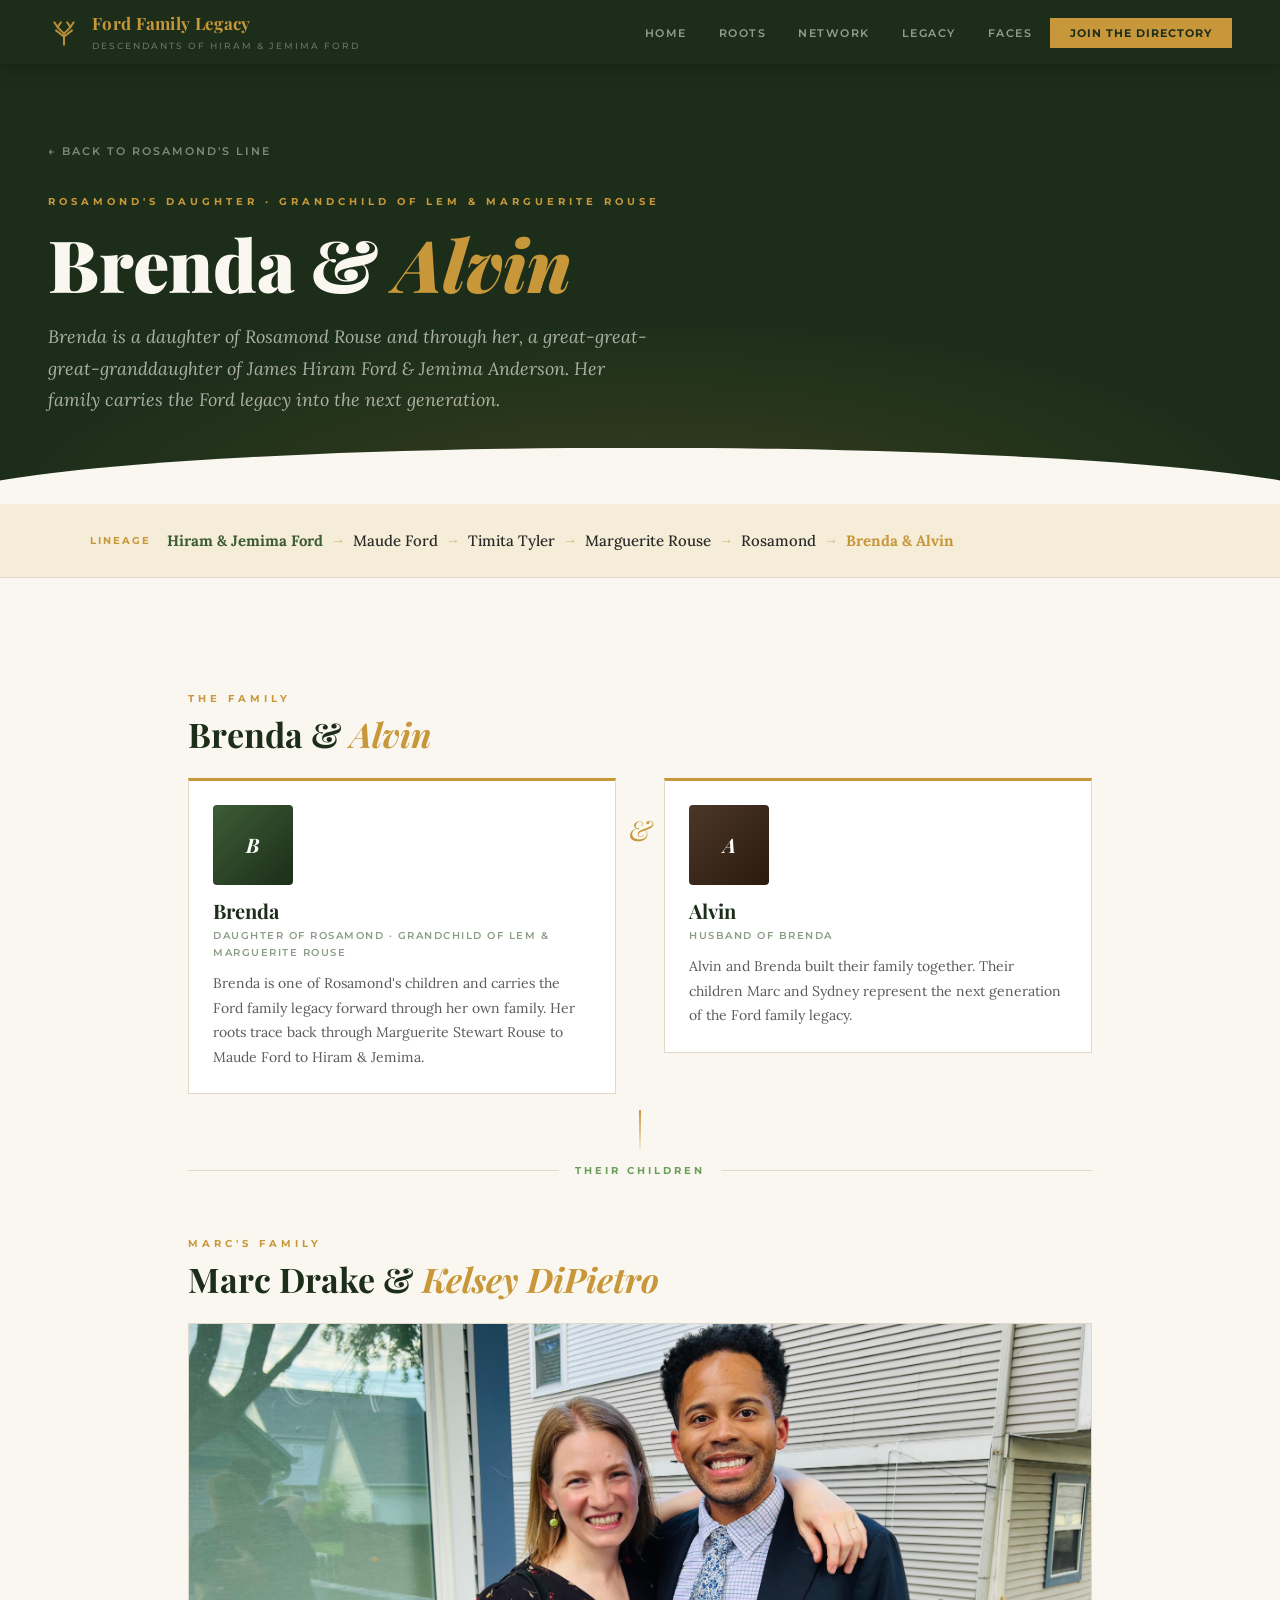
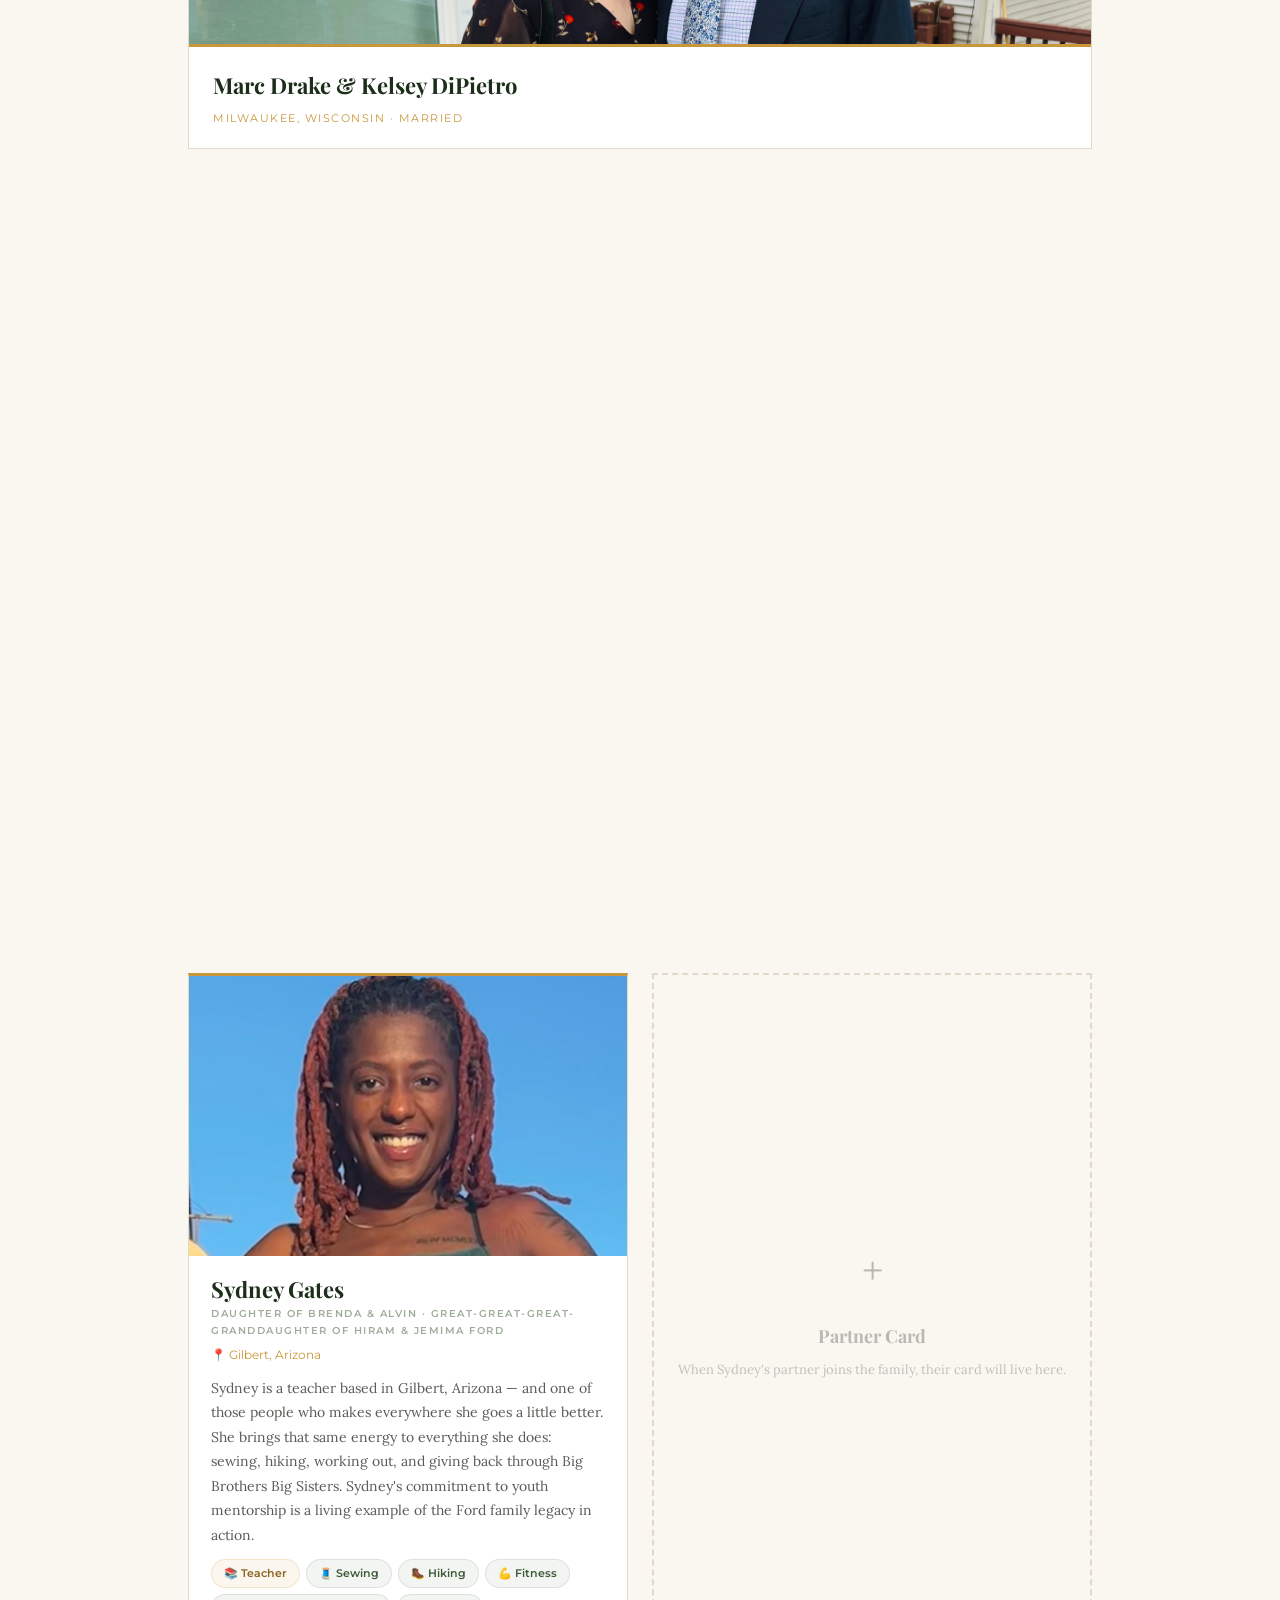
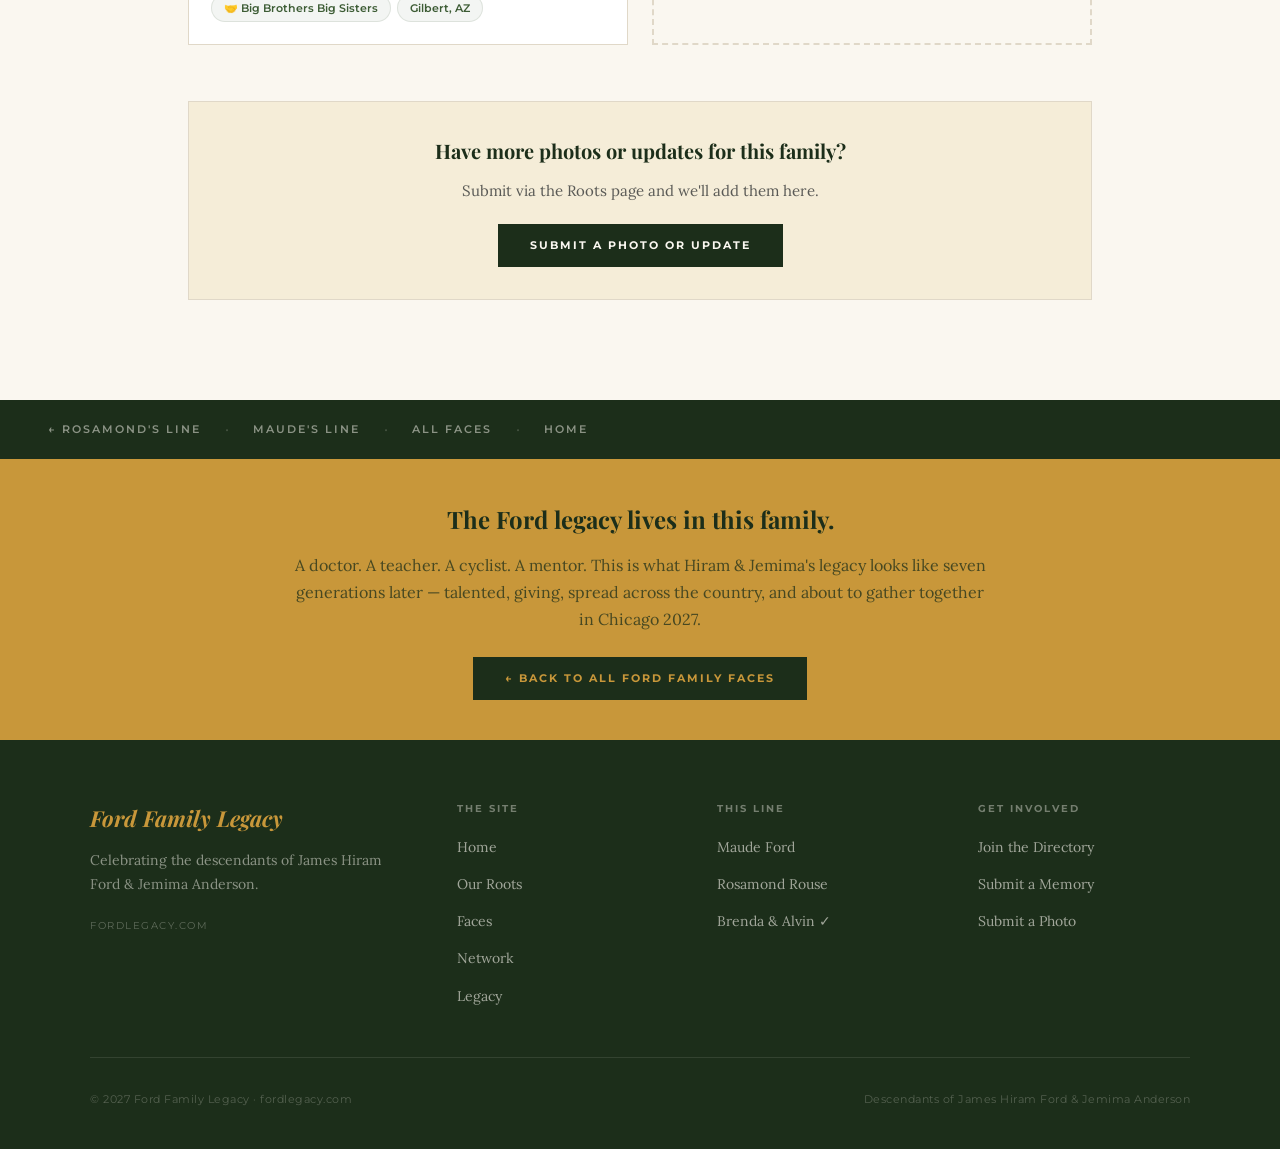
==== brenda-alvin.html @ 98c493ea "Add files via upload" ====
<!DOCTYPE html>
<html lang="en">
<head>
<meta charset="UTF-8">
<meta name="viewport" content="width=device-width, initial-scale=1.0">
<title>Brenda & Alvin — Ford Family Legacy</title>
<link rel="stylesheet" href="shared.css">
<link href="https://fonts.googleapis.com/css2?family=Playfair+Display:ital,wght@0,400;0,700;0,900;1,400;1,700&family=Lora:ital,wght@0,400;0,500;1,400;1,500&family=Montserrat:wght@300;400;500;600;700&display=swap" rel="stylesheet">
<style>
  :root {
    --forest:#1C2E1A;--gold:#C8973A;--gold-light:#E8B85A;
    --cream:#FAF7F0;--parchment:#F5EDD8;--charcoal:#2A2A28;
    --mid:#5A5A56;--light-border:#E0D8C8;--sage:#3D5C35;--sage-light:#6B9E5C;--deep:#1C2E1A;
  }
  *{margin:0;padding:0;box-sizing:border-box;}
  body{background:var(--cream);color:var(--charcoal);font-family:'Lora',serif;font-size:16px;line-height:1.7;overflow-x:hidden;}

  /* HERO */
  .hero{background:var(--forest);padding:72px 48px 88px;position:relative;overflow:hidden;}
  .hero::after{content:'';position:absolute;bottom:0;left:0;right:0;height:56px;background:var(--cream);clip-path:ellipse(55% 100% at 50% 100%);}
  .hero::before{content:'';position:absolute;inset:0;background:radial-gradient(ellipse 70% 60% at 50% 100%,rgba(200,151,58,0.15),transparent 70%);}
  .hero-inner{max-width:760px;position:relative;}
  .hero-back{display:inline-flex;align-items:center;gap:8px;font-family:'Montserrat',sans-serif;font-size:11px;font-weight:600;letter-spacing:2px;text-transform:uppercase;color:rgba(250,247,240,0.45);text-decoration:none;margin-bottom:32px;transition:color 0.2s;}
  .hero-back:hover{color:var(--gold-light);}
  .hero-eyebrow{font-family:'Montserrat',sans-serif;font-size:10px;font-weight:700;letter-spacing:4px;text-transform:uppercase;color:var(--gold);margin-bottom:16px;}
  .hero-title{font-family:'Playfair Display',serif;font-size:clamp(40px,6vw,72px);font-weight:900;color:#FAF7F0;line-height:1.05;margin-bottom:20px;}
  .hero-title em{color:var(--gold);font-style:italic;}
  .hero-desc{font-size:18px;font-style:italic;color:rgba(250,247,240,0.65);line-height:1.75;max-width:600px;}

  /* LINEAGE */
  .lineage-path{background:var(--parchment);padding:24px 48px;border-bottom:1px solid var(--light-border);}
  .lineage-inner{max-width:1100px;margin:0 auto;display:flex;align-items:center;flex-wrap:wrap;gap:8px;}
  .lin-label{font-family:'Montserrat',sans-serif;font-size:10px;font-weight:700;letter-spacing:2px;text-transform:uppercase;color:var(--gold);margin-right:8px;}
  .lin{font-family:'Lora',serif;font-size:15px;color:var(--charcoal);font-weight:500;}
  .lin.root{font-weight:700;color:var(--sage);}
  .lin.hi{color:var(--gold);font-weight:700;}
  .arr{color:var(--gold);font-size:14px;opacity:0.6;}

  /* MAIN */
  .tree-content{max-width:1000px;margin:0 auto;padding:60px 48px 100px;}

  /* PORTRAIT SQUARE */
  .portrait{width:80px;height:80px;border-radius:4px;overflow:hidden;flex-shrink:0;margin-bottom:14px;}
  .portrait img{width:100%;height:100%;object-fit:cover;object-position:top center;display:block;}
  .pp{width:100%;height:100%;display:flex;align-items:center;justify-content:center;font-family:'Playfair Display',serif;font-size:20px;font-weight:700;font-style:italic;color:white;}

  /* COUPLE ROW */
  .couple-row{display:grid;grid-template-columns:1fr 48px 1fr;gap:0;align-items:start;margin-bottom:8px;}
  .cand{font-family:'Playfair Display',serif;font-size:28px;font-style:italic;color:var(--gold);text-align:center;padding-top:28px;}

  /* PERSON CARD */
  .pcard{background:white;border:1px solid var(--light-border);border-top:3px solid var(--gold);padding:24px;}
  .pcard.sage-top{border-top-color:var(--sage);}
  .pn{font-family:'Playfair Display',serif;font-size:20px;font-weight:700;color:var(--deep);margin-bottom:4px;line-height:1.2;}
  .pd{font-family:'Montserrat',sans-serif;font-size:11px;letter-spacing:1px;color:var(--gold);margin-bottom:6px;}
  .pr{font-family:'Montserrat',sans-serif;font-size:10px;font-weight:600;letter-spacing:1.5px;text-transform:uppercase;color:rgba(61,92,53,0.6);margin-bottom:10px;}
  .ptxt{font-size:14px;line-height:1.75;color:var(--mid);}

  /* TAGS */
  .tag-row{display:flex;flex-wrap:wrap;gap:6px;margin-top:12px;}
  .tag{display:inline-flex;align-items:center;gap:5px;padding:4px 12px;background:rgba(61,92,53,0.06);border:1px solid rgba(61,92,53,0.12);border-radius:20px;font-family:'Montserrat',sans-serif;font-size:11px;font-weight:600;color:var(--sage);}
  .tag.gold{background:rgba(200,151,58,0.08);border-color:rgba(200,151,58,0.2);color:#8B6520;}

  /* CONNECTOR */
  .conn{display:flex;align-items:center;gap:16px;padding:4px 0;margin:8px 0;}
  .conn-rule{flex:1;height:1px;background:var(--light-border);}
  .conn-txt{font-family:'Montserrat',sans-serif;font-size:10px;font-weight:700;letter-spacing:3px;text-transform:uppercase;color:var(--sage-light);white-space:nowrap;}
  .conn-line{width:2px;height:40px;margin:0 auto;background:linear-gradient(to bottom,var(--gold),rgba(200,151,58,0.1));}

  /* SECTION HEADER */
  .sec-hdr{margin:52px 0 24px;}
  .sec-label{font-family:'Montserrat',sans-serif;font-size:10px;font-weight:700;letter-spacing:4px;text-transform:uppercase;color:var(--gold);display:block;margin-bottom:8px;}
  .sec-title{font-family:'Playfair Display',serif;font-size:clamp(22px,3vw,34px);font-weight:700;color:var(--deep);line-height:1.15;}
  .sec-title em{color:var(--gold);font-style:italic;}

  /* COUPLE PHOTO CARD */
  .couple-photo-card{
    background:white;border:1px solid var(--light-border);
    overflow:hidden;margin-bottom:32px;
  }
  .couple-photo-card img{
    width:100%;height:320px;object-fit:cover;object-position:center 20%;display:block;
  }
  .couple-photo-info{padding:20px 24px;border-top:3px solid var(--gold);}
  .couple-photo-names{font-family:'Playfair Display',serif;font-size:22px;font-weight:700;color:var(--deep);margin-bottom:4px;}
  .couple-photo-sub{font-family:'Montserrat',sans-serif;font-size:11px;letter-spacing:1.5px;text-transform:uppercase;color:var(--gold);}

  /* MEMBER CARD — for individual family members */
  .member-grid{display:grid;grid-template-columns:1fr 1fr;gap:24px;margin-top:8px;}

  .member-card{
    background:white;border:1px solid var(--light-border);border-top:3px solid var(--sage);
    overflow:hidden;transition:transform 0.2s,box-shadow 0.2s,border-color 0.2s;
  }
  .member-card:hover{transform:translateY(-3px);box-shadow:0 10px 24px rgba(0,0,0,0.09);border-color:var(--gold);}
  .member-card.gold-top{border-top-color:var(--gold);}

  .member-photo{width:100%;aspect-ratio:3/4;max-height:280px;overflow:hidden;background:var(--forest);}
  .member-photo img{width:100%;height:100%;object-fit:cover;object-position:top center;display:block;}
  .member-ph{width:100%;height:100%;min-height:220px;display:flex;align-items:center;justify-content:center;font-family:'Playfair Display',serif;font-size:48px;font-weight:900;font-style:italic;color:rgba(200,151,58,0.5);}

  .member-info{padding:20px 22px 22px;}
  .member-name{font-family:'Playfair Display',serif;font-size:22px;font-weight:700;color:var(--deep);margin-bottom:3px;line-height:1.2;}
  .member-rel{font-family:'Montserrat',sans-serif;font-size:10px;font-weight:600;letter-spacing:1.5px;text-transform:uppercase;color:rgba(61,92,53,0.5);margin-bottom:6px;}
  .member-location{font-family:'Montserrat',sans-serif;font-size:12px;color:var(--gold);margin-bottom:10px;display:flex;align-items:center;gap:5px;}
  .member-desc{font-size:14px;line-height:1.75;color:var(--mid);margin-bottom:12px;}

  /* BACK STRIP */
  .back-strip{background:var(--forest);padding:16px 48px;display:flex;align-items:center;gap:24px;}
  .back-strip a{font-family:'Montserrat',sans-serif;font-size:11px;font-weight:600;letter-spacing:2px;text-transform:uppercase;color:rgba(250,247,240,0.5);text-decoration:none;transition:color 0.2s;}
  .back-strip a:hover{color:var(--gold);}
  .back-strip .sep{color:rgba(250,247,240,0.2);}

  /* LEGACY NOTE */
  .legacy-note{background:var(--gold);padding:40px 48px;text-align:center;}
  .legacy-note h3{font-family:'Playfair Display',serif;font-size:24px;font-weight:700;color:var(--deep);margin-bottom:12px;}
  .legacy-note p{font-size:16px;color:rgba(28,46,26,0.75);line-height:1.7;}
  .legacy-note a{display:inline-block;margin-top:24px;padding:12px 32px;background:var(--deep);color:var(--gold);font-family:'Montserrat',sans-serif;font-size:11px;font-weight:700;letter-spacing:2px;text-transform:uppercase;text-decoration:none;}

  .reveal{opacity:0;transform:translateY(24px);transition:opacity 0.7s ease,transform 0.7s ease;}
  .reveal.visible{opacity:1;transform:none;}
  .rd1{transition-delay:0.05s;}.rd2{transition-delay:0.12s;}.rd3{transition-delay:0.19s;}

  @media(max-width:800px){
    .couple-row{grid-template-columns:1fr;}.cand{display:none;}
    .member-grid{grid-template-columns:1fr;}
    .tree-content{padding:40px 20px 80px;}
    .hero{padding:48px 24px 72px;}
    .lineage-path{padding:16px 20px;}
    .back-strip{padding:16px 20px;}
  }
</style>
</head>
<body>

<nav class="site-nav">
  <a href="index.html" class="nav-brand">
    <svg class="nav-brand-tree" viewBox="0 0 40 40" fill="none"><path d="M20 36 L20 22 M20 22 L12 14 M20 22 L28 14 M20 26 L10 18 M20 26 L30 18 M12 14 L8 8 M12 14 L16 8 M28 14 L24 8 M28 14 L32 8" stroke="#C8973A" stroke-width="2.5" stroke-linecap="round"/></svg>
    <div><span class="nav-brand-text">Ford Family Legacy</span><span class="nav-brand-sub">Descendants of Hiram &amp; Jemima Ford</span></div>
  </a>
  <ul class="nav-links">
    <li><a href="index.html">Home</a></li>
    <li><a href="roots.html">Roots</a></li>
    <li><a href="network.html">Network</a></li>
    <li><a href="newsletter.html">Legacy</a></li>
    <li><a href="faces.html">Faces</a></li>
    <li><a href="network.html" class="nav-cta">Join the Directory</a></li>
  </ul>
</nav>

<!-- HERO -->
<section class="hero">
  <div class="hero-inner">
    <a href="rosamond.html" class="hero-back">← Back to Rosamond's Line</a>
    <p class="hero-eyebrow">Rosamond's Daughter · Grandchild of Lem &amp; Marguerite Rouse</p>
    <h1 class="hero-title">Brenda &amp; <em>Alvin</em></h1>
    <p class="hero-desc">Brenda is a daughter of Rosamond Rouse and through her, a great-great-great-granddaughter of James Hiram Ford &amp; Jemima Anderson. Her family carries the Ford legacy into the next generation.</p>
  </div>
</section>

<!-- LINEAGE -->
<div class="lineage-path">
  <div class="lineage-inner">
    <span class="lin-label">Lineage</span>
    <span class="lin root">Hiram &amp; Jemima Ford</span><span class="arr">→</span>
    <span class="lin">Maude Ford</span><span class="arr">→</span>
    <span class="lin">Timita Tyler</span><span class="arr">→</span>
    <span class="lin">Marguerite Rouse</span><span class="arr">→</span>
    <span class="lin">Rosamond</span><span class="arr">→</span>
    <span class="lin hi">Brenda &amp; Alvin</span>
  </div>
</div>

<div class="tree-content">

  <!-- BRENDA & ALVIN -->
  <div class="sec-hdr reveal">
    <span class="sec-label">The Family</span>
    <h2 class="sec-title">Brenda &amp; <em>Alvin</em></h2>
  </div>

  <div class="couple-row reveal">
    <div class="pcard">
      <div class="portrait"><div class="pp" style="background:linear-gradient(135deg,#3D5C35,#1C2E1A);">B</div></div>
      <div class="pn">Brenda</div>
      <div class="pr">Daughter of Rosamond · Grandchild of Lem &amp; Marguerite Rouse</div>
      <p class="ptxt">Brenda is one of Rosamond's children and carries the Ford family legacy forward through her own family. Her roots trace back through Marguerite Stewart Rouse to Maude Ford to Hiram &amp; Jemima.</p>
    </div>
    <div class="cand">&amp;</div>
    <div class="pcard">
      <div class="portrait"><div class="pp" style="background:linear-gradient(135deg,#4A3728,#2C1A0E);">A</div></div>
      <div class="pn">Alvin</div>
      <div class="pr">Husband of Brenda</div>
      <p class="ptxt">Alvin and Brenda built their family together. Their children Marc and Sydney represent the next generation of the Ford family legacy.</p>
    </div>
  </div>

  <!-- THEIR CHILDREN -->
  <div class="conn-line reveal" style="margin-top:16px;"></div>
  <div class="conn reveal"><div class="conn-rule"></div><span class="conn-txt">Their Children</span><div class="conn-rule"></div></div>

  <!-- MARC & KELSEY COUPLE PHOTO -->
  <div class="sec-hdr reveal">
    <span class="sec-label">Marc's Family</span>
    <h2 class="sec-title">Marc Drake &amp; <em>Kelsey DiPietro</em></h2>
  </div>

  <div class="couple-photo-card reveal">
    <img src="marc-kelsey.jpg" alt="Marc Drake and Kelsey DiPietro" style="object-position:center 15%;">
    <div class="couple-photo-info">
      <div class="couple-photo-names">Marc Drake &amp; Kelsey DiPietro</div>
      <div class="couple-photo-sub">Milwaukee, Wisconsin · Married</div>
    </div>
  </div>

  <div class="member-grid">
    <!-- MARC -->
    <div class="member-card gold-top reveal rd1">
      <div class="member-photo">
        <img src="marc-drake.jpg" alt="Marc Drake" style="object-position:center 15%;">
      </div>
      <div class="member-info">
        <div class="member-name">Marc Drake</div>
        <div class="member-rel">Son of Brenda &amp; Alvin · Great-great-great-grandson of Hiram &amp; Jemima Ford</div>
        <div class="member-location">📍 Milwaukee, Wisconsin</div>
        <p class="member-desc">Marc is an Ear, Nose &amp; Throat (ENT) physician practicing in Milwaukee, Wisconsin. An accomplished doctor who represents the talent and drive that runs deep in the Ford family. When he's not in the clinic, you'll find him on two wheels — cycling is his passion, and Biscotti the dog is usually nearby.</p>
        <div class="tag-row">
          <span class="tag gold">🏥 ENT Physician</span>
          <span class="tag">🚴 Cycling</span>
          <span class="tag">🐕 Biscotti</span>
          <span class="tag">Milwaukee, WI</span>
        </div>
      </div>
    </div>

    <!-- KELSEY -->
    <div class="member-card reveal rd2">
      <div class="member-photo">
        <img src="marc-kelsey.jpg" alt="Kelsey DiPietro" style="object-position:70% 15%;">
      </div>
      <div class="member-info">
        <div class="member-name">Kelsey DiPietro</div>
        <div class="member-rel">Wife of Marc Drake · Ford Family by Marriage</div>
        <div class="member-location">📍 Milwaukee, Wisconsin</div>
        <p class="member-desc">Kelsey married into the Ford family and is a welcome and cherished part of it. She and Marc make their home in Milwaukee, Wisconsin, where they share a life full of good medicine, long bike rides, and the best dog named Biscotti.</p>
        <div class="tag-row">
          <span class="tag">Milwaukee, WI</span>
          <span class="tag">🐕 Biscotti's co-parent</span>
        </div>
      </div>
    </div>
  </div>

  <!-- SYDNEY -->
  <div class="sec-hdr reveal" style="margin-top:56px;">
    <span class="sec-label">Sydney's Family</span>
    <h2 class="sec-title"><em>Sydney Gates</em></h2>
  </div>

  <div class="member-grid" style="grid-template-columns:1fr 1fr;">
    <div class="member-card gold-top reveal rd1">
      <div class="member-photo">
        <img src="sydney-gates.jpg" alt="Sydney Gates" style="object-position:center 10%;">
      </div>
      <div class="member-info">
        <div class="member-name">Sydney Gates</div>
        <div class="member-rel">Daughter of Brenda &amp; Alvin · Great-great-great-granddaughter of Hiram &amp; Jemima Ford</div>
        <div class="member-location">📍 Gilbert, Arizona</div>
        <p class="member-desc">Sydney is a teacher based in Gilbert, Arizona — and one of those people who makes everywhere she goes a little better. She brings that same energy to everything she does: sewing, hiking, working out, and giving back through Big Brothers Big Sisters. Sydney's commitment to youth mentorship is a living example of the Ford family legacy in action.</p>
        <div class="tag-row">
          <span class="tag gold">📚 Teacher</span>
          <span class="tag">🧵 Sewing</span>
          <span class="tag">🥾 Hiking</span>
          <span class="tag">💪 Fitness</span>
          <span class="tag">🤝 Big Brothers Big Sisters</span>
          <span class="tag">Gilbert, AZ</span>
        </div>
      </div>
    </div>

    <!-- FUTURE PARTNER PLACEHOLDER -->
    <div class="member-card reveal rd2" style="border:2px dashed var(--light-border);background:transparent;display:flex;flex-direction:column;align-items:center;justify-content:center;min-height:300px;padding:40px 24px;text-align:center;">
      <div style="font-size:40px;margin-bottom:16px;opacity:0.3;">+</div>
      <p style="font-family:'Playfair Display',serif;font-size:18px;font-weight:700;color:rgba(90,90,86,0.4);margin-bottom:8px;">Partner Card</p>
      <p style="font-size:13px;color:rgba(90,90,86,0.35);line-height:1.6;">When Sydney's partner joins the family, their card will live here.</p>
    </div>
  </div>

  <!-- SUBMIT PHOTOS -->
  <div style="margin-top:56px;padding:32px;background:var(--parchment);border:1px solid var(--light-border);text-align:center;" class="reveal">
    <p style="font-family:'Playfair Display',serif;font-size:20px;font-weight:700;color:var(--deep);margin-bottom:10px;">Have more photos or updates for this family?</p>
    <p style="font-size:15px;color:var(--mid);margin-bottom:20px;">Submit via the Roots page and we'll add them here.</p>
    <a href="roots.html" style="display:inline-block;padding:12px 32px;background:var(--forest);color:var(--cream);font-family:'Montserrat',sans-serif;font-size:11px;font-weight:700;letter-spacing:2px;text-transform:uppercase;text-decoration:none;">Submit a Photo or Update</a>
  </div>

</div>

<!-- BACK STRIP -->
<div class="back-strip">
  <a href="rosamond.html">← Rosamond's Line</a>
  <span class="sep">·</span>
  <a href="maude.html">Maude's Line</a>
  <span class="sep">·</span>
  <a href="faces.html">All Faces</a>
  <span class="sep">·</span>
  <a href="index.html">Home</a>
</div>

<!-- LEGACY NOTE -->
<div class="legacy-note">
  <div class="reveal" style="max-width:700px;margin:0 auto;">
    <h3>The Ford legacy lives in this family.</h3>
    <p>A doctor. A teacher. A cyclist. A mentor. This is what Hiram &amp; Jemima's legacy looks like seven generations later — talented, giving, spread across the country, and about to gather together in Chicago 2027.</p>
    <a href="faces.html">← Back to All Ford Family Faces</a>
  </div>
</div>

<footer class="site-footer">
  <div class="footer-grid">
    <div>
      <div class="footer-brand-name">Ford Family Legacy</div>
      <p class="footer-brand-desc">Celebrating the descendants of James Hiram Ford &amp; Jemima Anderson.</p>
      <p style="font-family:'Montserrat',sans-serif;font-size:10px;letter-spacing:1.5px;text-transform:uppercase;color:rgba(250,247,240,0.3);margin-top:8px;">fordlegacy.com</p>
    </div>
    <div>
      <p class="footer-col-title">The Site</p>
      <ul class="footer-links">
        <li><a href="index.html">Home</a></li>
        <li><a href="roots.html">Our Roots</a></li>
        <li><a href="faces.html">Faces</a></li>
        <li><a href="network.html">Network</a></li>
        <li><a href="newsletter.html">Legacy</a></li>
      </ul>
    </div>
    <div>
      <p class="footer-col-title">This Line</p>
      <ul class="footer-links">
        <li><a href="maude.html">Maude Ford</a></li>
        <li><a href="rosamond.html">Rosamond Rouse</a></li>
        <li><a href="brenda-alvin.html">Brenda &amp; Alvin ✓</a></li>
      </ul>
    </div>
    <div>
      <p class="footer-col-title">Get Involved</p>
      <ul class="footer-links">
        <li><a href="network.html">Join the Directory</a></li>
        <li><a href="roots.html">Submit a Memory</a></li>
        <li><a href="roots.html">Submit a Photo</a></li>
      </ul>
    </div>
  </div>
  <div class="footer-bottom">
    <span class="footer-copy">© 2027 Ford Family Legacy · fordlegacy.com</span>
    <span class="footer-copy">Descendants of James Hiram Ford &amp; Jemima Anderson</span>
  </div>
</footer>

<script>
  const reveals = document.querySelectorAll('.reveal');
  const obs = new IntersectionObserver(entries => {
    entries.forEach(e => { if(e.isIntersecting) e.target.classList.add('visible'); });
  },{threshold:0.06,rootMargin:'0px 0px -30px 0px'});
  reveals.forEach(el => obs.observe(el));
</script>
</body>
</html>
---- shared.css ----
/* ============================================
   FORD FAMILY REUNION — SHARED STYLES
   fordlegacy.com
   ============================================ */

@import url('https://fonts.googleapis.com/css2?family=Playfair+Display:ital,wght@0,400;0,700;0,900;1,400;1,700&family=Lora:ital,wght@0,400;0,500;1,400;1,500&family=DM+Sans:wght@300;400;500;600&family=Montserrat:wght@300;400;500;600;700;800&display=swap');

:root {
  --forest: #1C2E1A;
  --forest-mid: #243C22;
  --gold: #C8973A;
  --gold-light: #E8B85A;
  --gold-pale: rgba(200,151,58,0.12);
  --cream: #FAF7F0;
  --warm-white: #FFFDF8;
  --parchment: #F5EDD8;
  --charcoal: #2A2A28;
  --mid: #5A5A56;
  --light-border: #E8E0D0;
  --sage: #6B7C5C;
  --bark: #4A3728;
  --navy: #0F1E35;
}

* { margin: 0; padding: 0; box-sizing: border-box; }

body {
  background: var(--warm-white);
  color: var(--charcoal);
  font-family: 'DM Sans', sans-serif;
  font-size: 16px;
  line-height: 1.7;
  overflow-x: hidden;
}

/* ── NAVIGATION ── */
.site-nav {
  background: var(--forest);
  padding: 0 48px;
  display: flex;
  align-items: center;
  justify-content: space-between;
  height: 64px;
  position: sticky;
  top: 0;
  z-index: 100;
  box-shadow: 0 2px 24px rgba(0,0,0,0.3);
}

.nav-brand {
  display: flex;
  align-items: center;
  gap: 12px;
  text-decoration: none;
}

.nav-brand-tree {
  width: 32px;
  height: 32px;
  opacity: 0.9;
}

.nav-brand-text {
  font-family: 'Playfair Display', serif;
  font-size: 17px;
  font-weight: 700;
  color: var(--gold);
  letter-spacing: 0.3px;
  line-height: 1.1;
}

.nav-brand-sub {
  font-family: 'Montserrat', sans-serif;
  font-size: 9px;
  font-weight: 500;
  letter-spacing: 2px;
  text-transform: uppercase;
  color: rgba(250,247,240,0.35);
  display: block;
}

.nav-links {
  display: flex;
  align-items: center;
  gap: 4px;
  list-style: none;
}

.nav-links a {
  font-family: 'Montserrat', sans-serif;
  font-size: 11px;
  font-weight: 600;
  letter-spacing: 1.5px;
  text-transform: uppercase;
  color: rgba(250,247,240,0.55);
  text-decoration: none;
  padding: 8px 14px;
  transition: color 0.2s;
  position: relative;
}

.nav-links a:hover { color: rgba(250,247,240,0.9); }

.nav-links a.active {
  color: var(--gold);
}

.nav-links a.active::after {
  content: '';
  position: absolute;
  bottom: 0; left: 14px; right: 14px;
  height: 2px;
  background: var(--gold);
}

.nav-cta {
  background: var(--gold) !important;
  color: var(--forest) !important;
  padding: 8px 20px !important;
  font-weight: 700 !important;
  letter-spacing: 1px !important;
  transition: background 0.2s !important;
}

.nav-cta:hover { background: var(--gold-light) !important; }
.nav-cta::after { display: none !important; }

.nav-mobile-toggle {
  display: none;
  background: none;
  border: none;
  cursor: pointer;
  flex-direction: column;
  gap: 5px;
  padding: 4px;
}

.nav-mobile-toggle span {
  display: block;
  width: 22px;
  height: 2px;
  background: rgba(250,247,240,0.7);
  transition: all 0.2s;
}

/* ── SHARED UTILITIES ── */
.section-label {
  font-family: 'Montserrat', sans-serif;
  font-size: 10px;
  font-weight: 700;
  letter-spacing: 4px;
  text-transform: uppercase;
  color: var(--gold);
  margin-bottom: 14px;
  display: block;
}

.gold-rule {
  width: 48px;
  height: 2px;
  background: var(--gold);
  margin: 0 0 28px;
}

.gold-rule.center { margin: 0 auto 28px; }

.reveal {
  opacity: 0;
  transform: translateY(24px);
  transition: opacity 0.7s ease, transform 0.7s ease;
}

.reveal.visible { opacity: 1; transform: none; }
.reveal-d1 { transition-delay: 0.1s; }
.reveal-d2 { transition-delay: 0.2s; }
.reveal-d3 { transition-delay: 0.3s; }
.reveal-d4 { transition-delay: 0.4s; }

/* ── SITE FOOTER ── */
.site-footer {
  background: var(--forest);
  padding: 60px 48px 40px;
}

.footer-grid {
  max-width: 1100px;
  margin: 0 auto;
  display: grid;
  grid-template-columns: 1.5fr 1fr 1fr 1fr;
  gap: 48px;
  padding-bottom: 48px;
  border-bottom: 1px solid rgba(250,247,240,0.1);
  margin-bottom: 32px;
}

.footer-brand-name {
  font-family: 'Playfair Display', serif;
  font-size: 22px;
  font-weight: 700;
  font-style: italic;
  color: var(--gold);
  margin-bottom: 12px;
}

.footer-brand-desc {
  font-size: 14px;
  color: rgba(250,247,240,0.5);
  line-height: 1.7;
  margin-bottom: 20px;
}

.footer-col-title {
  font-family: 'Montserrat', sans-serif;
  font-size: 10px;
  font-weight: 700;
  letter-spacing: 2px;
  text-transform: uppercase;
  color: rgba(250,247,240,0.4);
  margin-bottom: 16px;
}

.footer-links {
  list-style: none;
  display: flex;
  flex-direction: column;
  gap: 10px;
}

.footer-links a {
  font-size: 14px;
  color: rgba(250,247,240,0.6);
  text-decoration: none;
  transition: color 0.2s;
}

.footer-links a:hover { color: var(--gold); }

.footer-bottom {
  max-width: 1100px;
  margin: 0 auto;
  display: flex;
  justify-content: space-between;
  align-items: center;
}

.footer-copy {
  font-family: 'Montserrat', sans-serif;
  font-size: 11px;
  color: rgba(250,247,240,0.25);
  letter-spacing: 0.5px;
}

/* ── RESPONSIVE NAV ── */
@media (max-width: 800px) {
  .site-nav { padding: 0 24px; }
  .nav-links { display: none; }
  .nav-mobile-toggle { display: flex; }
  .footer-grid { grid-template-columns: 1fr 1fr; gap: 32px; }
  .site-footer { padding: 40px 24px 32px; }
}

@media (max-width: 500px) {
  .footer-grid { grid-template-columns: 1fr; }
  .footer-bottom { flex-direction: column; gap: 8px; text-align: center; }
}
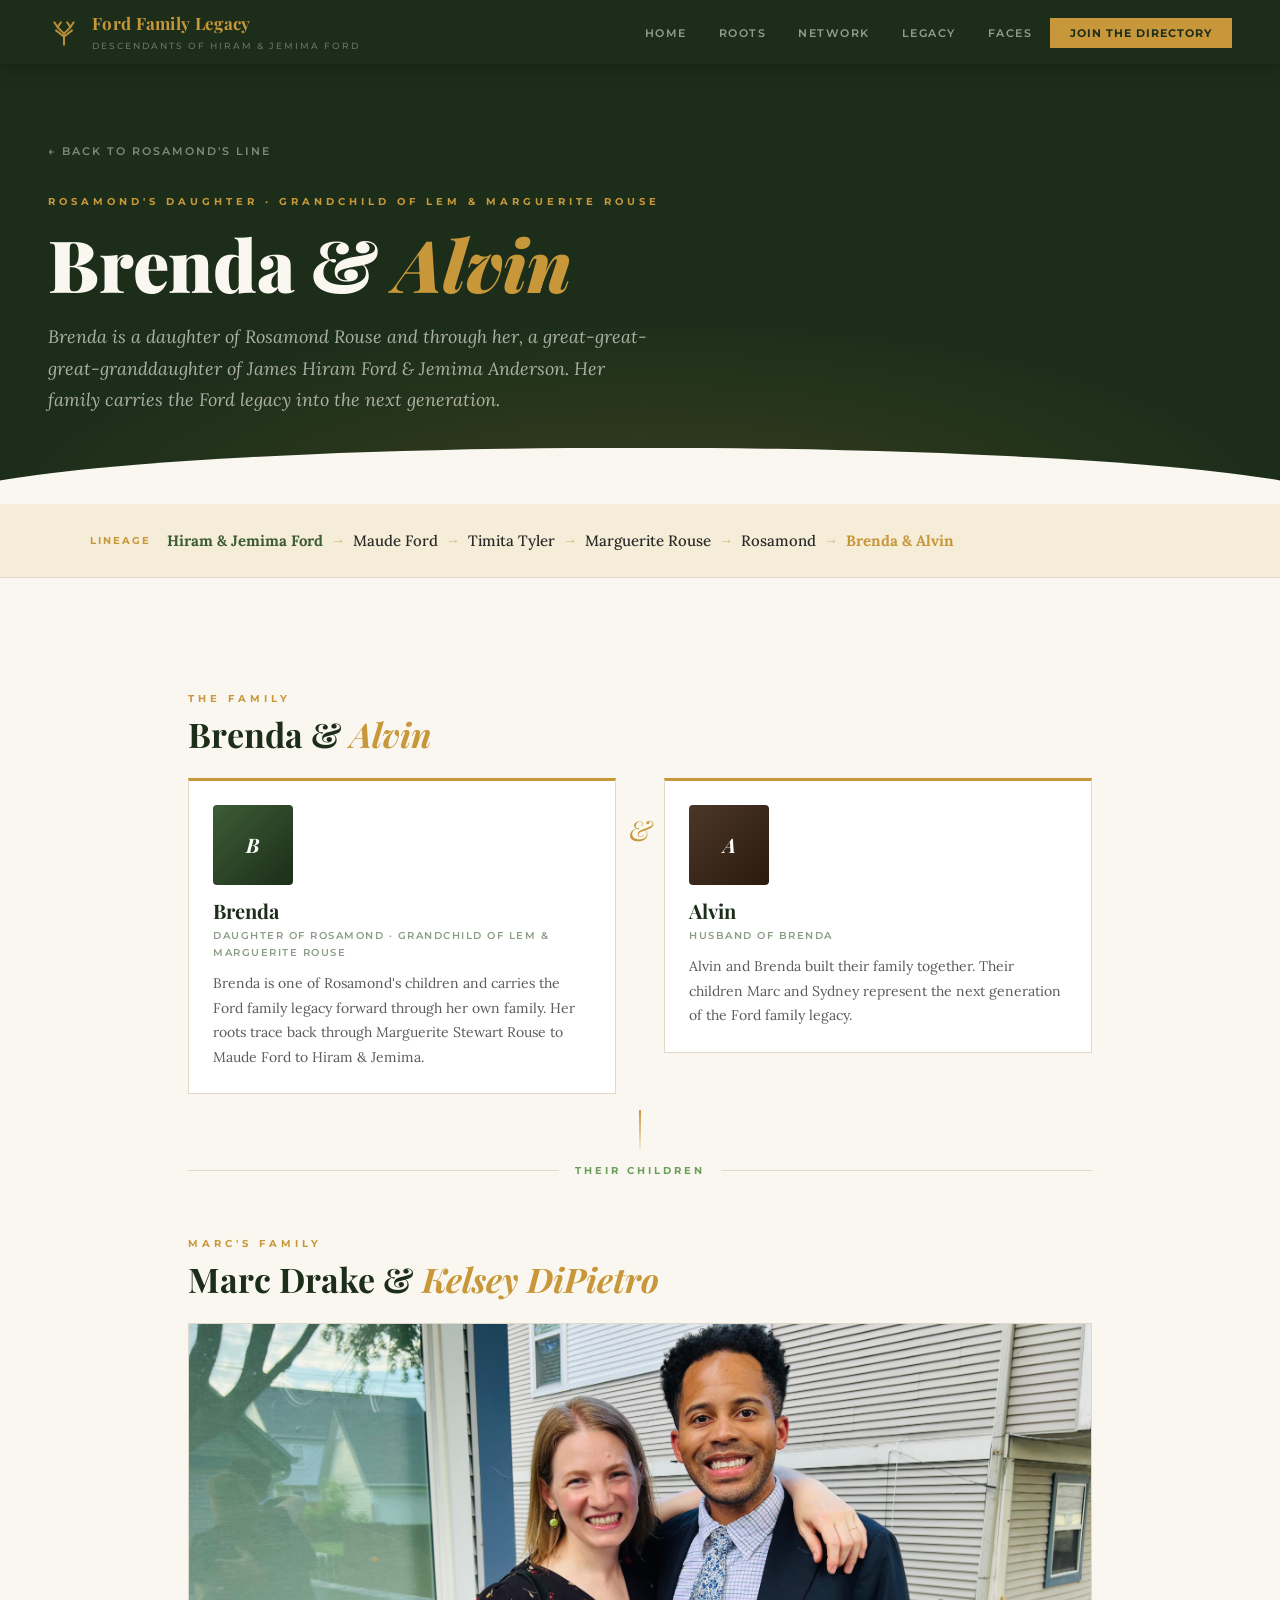
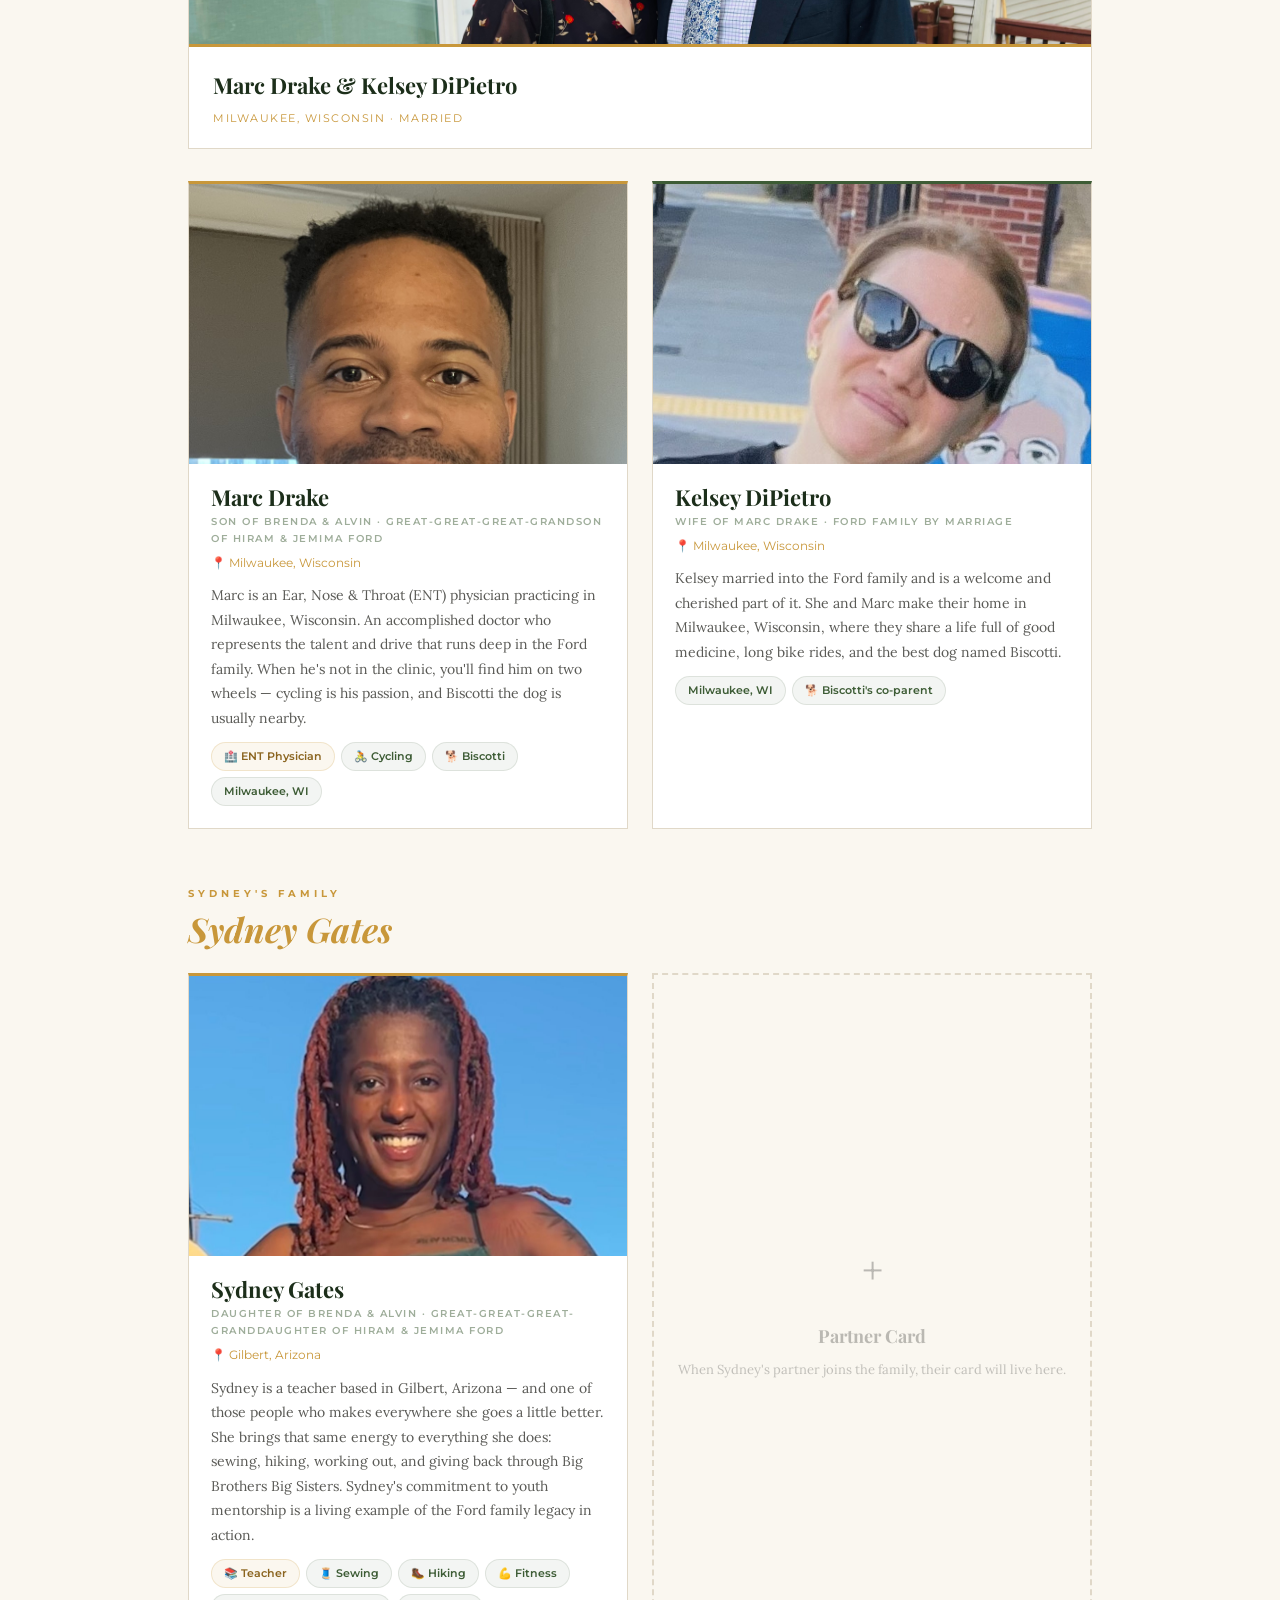
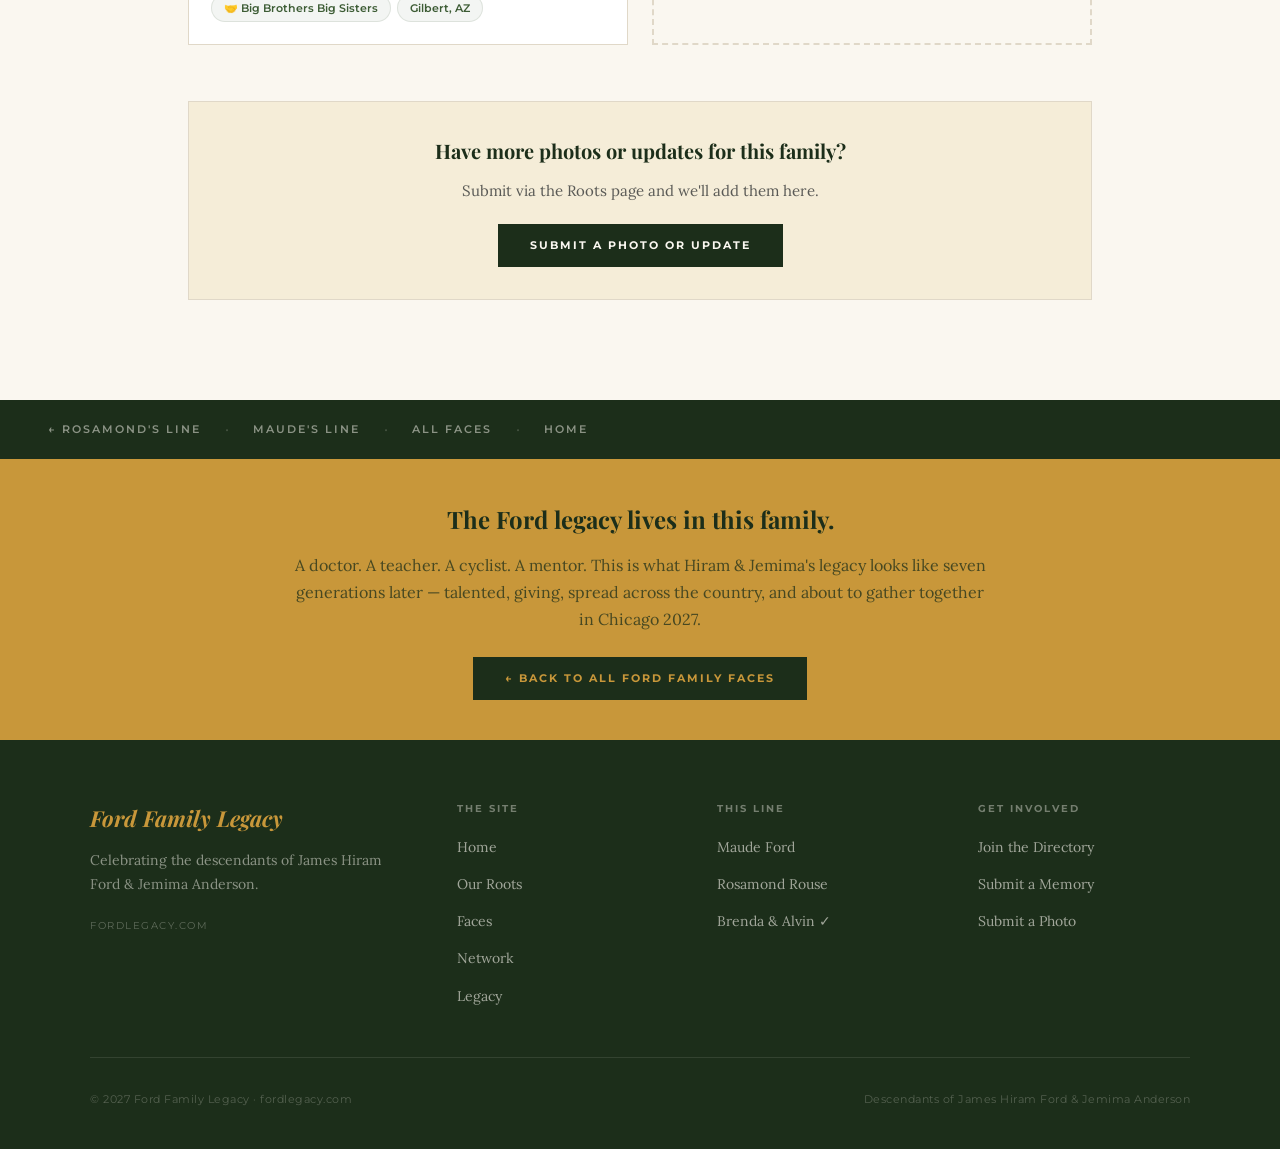
==== commit 43312c00: "Add files via upload" ====
--- a/brenda-alvin.html
+++ b/brenda-alvin.html
@@ -217,7 +217,7 @@
     <!-- MARC -->
     <div class="member-card gold-top reveal rd1">
       <div class="member-photo">
-        <img src="marc-drake.jpg" alt="Marc Drake" style="object-position:center 15%;">
+        <img src="marc-drake.jpg" alt="Marc Drake" style="object-position:center 5%;">
       </div>
       <div class="member-info">
         <div class="member-name">Marc Drake</div>
@@ -236,7 +236,7 @@
     <!-- KELSEY -->
     <div class="member-card reveal rd2">
       <div class="member-photo">
-        <img src="marc-kelsey.jpg" alt="Kelsey DiPietro" style="object-position:70% 15%;">
+        <img src="kelsey-dipietro.jpg" alt="Kelsey DiPietro" style="object-position:center 10%;">
       </div>
       <div class="member-info">
         <div class="member-name">Kelsey DiPietro</div>
